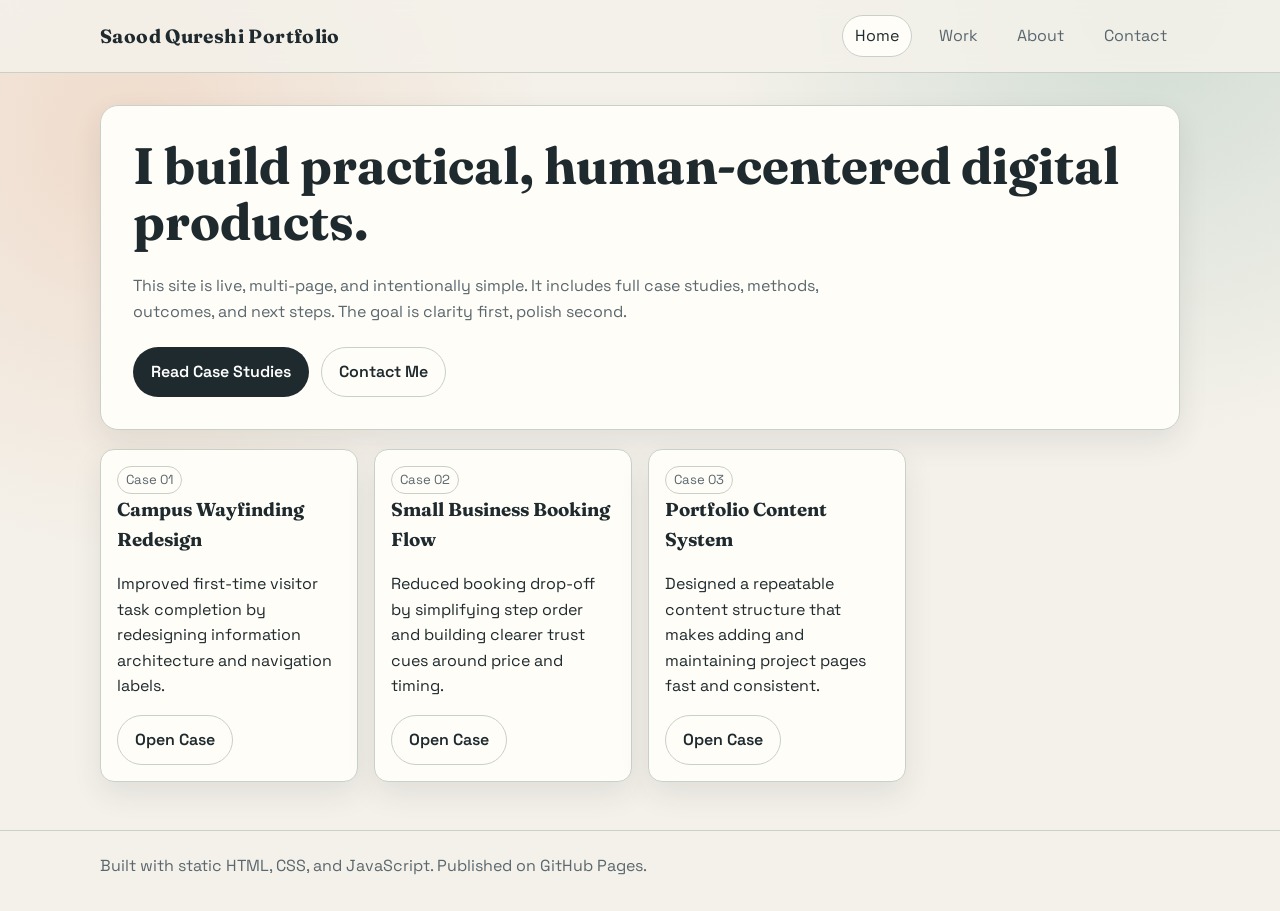
==== index.html @ 97b89c7a "Initial live portfolio" ====
<!doctype html>
<html lang="en">
<head>
  <meta charset="UTF-8" />
  <meta name="viewport" content="width=device-width, initial-scale=1.0" />
  <title>Portfolio | Home</title>
  <meta name="description" content="Portfolio home page with featured case studies and contact links." />
  <link rel="preconnect" href="https://fonts.googleapis.com" />
  <link rel="preconnect" href="https://fonts.gstatic.com" crossorigin />
  <link href="https://fonts.googleapis.com/css2?family=Fraunces:opsz,wght@9..144,600;9..144,700&family=Space+Grotesk:wght@400;500;600;700&display=swap" rel="stylesheet" />
  <link rel="stylesheet" href="assets/css/styles.css" />
</head>
<body>
  <header class="site-header">
    <div class="container site-header-inner">
      <a class="brand" href="index.html">Saood Qureshi Portfolio</a>
      <nav class="nav" aria-label="Primary">
        <a href="index.html">Home</a>
        <a href="work.html">Work</a>
        <a href="about.html">About</a>
        <a href="contact.html">Contact</a>
      </nav>
    </div>
  </header>

  <main class="container">
    <section class="hero fade-in">
      <h1>I build practical, human-centered digital products.</h1>
      <p>
        This site is live, multi-page, and intentionally simple. It includes full case studies, methods, outcomes,
        and next steps. The goal is clarity first, polish second.
      </p>
      <div class="row">
        <a class="btn primary" href="work.html">Read Case Studies</a>
        <a class="btn secondary" href="contact.html">Contact Me</a>
      </div>
    </section>

    <section class="grid cards" aria-label="Featured Cases">
      <article class="card fade-in">
        <span class="chip">Case 01</span>
        <h3>Campus Wayfinding Redesign</h3>
        <p>Improved first-time visitor task completion by redesigning information architecture and navigation labels.</p>
        <a class="btn secondary" href="cases/case-campus-wayfinding.html">Open Case</a>
      </article>

      <article class="card fade-in">
        <span class="chip">Case 02</span>
        <h3>Small Business Booking Flow</h3>
        <p>Reduced booking drop-off by simplifying step order and building clearer trust cues around price and timing.</p>
        <a class="btn secondary" href="cases/case-booking-flow.html">Open Case</a>
      </article>

      <article class="card fade-in">
        <span class="chip">Case 03</span>
        <h3>Portfolio Content System</h3>
        <p>Designed a repeatable content structure that makes adding and maintaining project pages fast and consistent.</p>
        <a class="btn secondary" href="cases/case-content-system.html">Open Case</a>
      </article>
    </section>
  </main>

  <footer class="site-footer">
    <div class="container">Built with static HTML, CSS, and JavaScript. Published on GitHub Pages.</div>
  </footer>
  <script src="assets/js/site.js"></script>
</body>
</html>
---- assets/css/styles.css ----
:root {
  --bg: #f4f1ea;
  --surface: #fffdf8;
  --ink: #1f2a2e;
  --muted: #5a676e;
  --line: #c9d0c8;
  --accent: #d86a2d;
  --accent-2: #2f7f6d;
  --radius: 14px;
  --shadow: 0 12px 30px rgba(31, 42, 46, 0.09);
  --max: 1080px;
}

* {
  box-sizing: border-box;
}

html,
body {
  margin: 0;
  padding: 0;
}

body {
  font-family: "Space Grotesk", "Segoe UI", sans-serif;
  color: var(--ink);
  background:
    radial-gradient(circle at 10% 15%, rgba(216, 106, 45, 0.16), transparent 30%),
    radial-gradient(circle at 90% 0%, rgba(47, 127, 109, 0.18), transparent 30%),
    var(--bg);
  line-height: 1.6;
}

a {
  color: inherit;
  text-decoration: none;
}

img {
  max-width: 100%;
  display: block;
}

.container {
  width: min(100% - 2rem, var(--max));
  margin-inline: auto;
}

.site-header {
  position: sticky;
  top: 0;
  z-index: 10;
  backdrop-filter: blur(8px);
  background: rgba(244, 241, 234, 0.86);
  border-bottom: 1px solid var(--line);
}

.site-header-inner {
  display: flex;
  align-items: center;
  justify-content: space-between;
  min-height: 72px;
  gap: 1rem;
}

.brand {
  font-family: "Fraunces", Georgia, serif;
  font-weight: 700;
  letter-spacing: 0.02em;
  font-size: 1.2rem;
}

.nav {
  display: flex;
  align-items: center;
  gap: 0.85rem;
  flex-wrap: wrap;
}

.nav a {
  padding: 0.45rem 0.75rem;
  border-radius: 999px;
  border: 1px solid transparent;
  color: var(--muted);
  transition: 170ms ease;
}

.nav a:hover,
.nav a[aria-current="page"] {
  border-color: var(--line);
  color: var(--ink);
  background: var(--surface);
}

main {
  padding: 2rem 0 3rem;
}

.hero {
  display: grid;
  gap: 1.4rem;
  padding: 2rem;
  background: var(--surface);
  border: 1px solid var(--line);
  border-radius: calc(var(--radius) + 4px);
  box-shadow: var(--shadow);
}

.hero h1,
.page-title {
  font-family: "Fraunces", Georgia, serif;
  line-height: 1.1;
  margin: 0;
}

.hero h1 {
  font-size: clamp(2.1rem, 4vw, 3.8rem);
}

.hero p {
  color: var(--muted);
  margin: 0;
  max-width: 70ch;
}

.row {
  display: flex;
  gap: 0.8rem;
  flex-wrap: wrap;
}

.btn {
  display: inline-block;
  border-radius: 999px;
  padding: 0.7rem 1.05rem;
  border: 1px solid transparent;
  font-weight: 600;
  transition: 160ms ease;
}

.btn.primary {
  background: var(--ink);
  color: #fff;
}

.btn.primary:hover {
  transform: translateY(-1px);
}

.btn.secondary {
  border-color: var(--line);
  background: var(--surface);
}

.grid {
  display: grid;
  gap: 1rem;
}

.cards {
  grid-template-columns: repeat(auto-fill, minmax(250px, 1fr));
  margin-top: 1.2rem;
}

.card {
  padding: 1rem;
  background: var(--surface);
  border: 1px solid var(--line);
  border-radius: var(--radius);
  box-shadow: var(--shadow);
}

.card h3 {
  margin: 0.1rem 0 0.45rem;
  font-family: "Fraunces", Georgia, serif;
}

.chip {
  display: inline-block;
  font-size: 0.82rem;
  border: 1px solid var(--line);
  border-radius: 999px;
  padding: 0.15rem 0.5rem;
  color: var(--muted);
}

.case-header {
  padding: 1.2rem;
  background: var(--surface);
  border: 1px solid var(--line);
  border-radius: var(--radius);
  margin-bottom: 1rem;
}

.case-section {
  margin: 1rem 0;
  padding: 1rem 1.1rem;
  border-left: 4px solid var(--accent-2);
  background: #f8f6f1;
  border-radius: 0 10px 10px 0;
}

.case-section h2 {
  margin-top: 0;
  font-family: "Fraunces", Georgia, serif;
}

.list-tight {
  margin: 0;
  padding-left: 1.2rem;
}

.site-footer {
  border-top: 1px solid var(--line);
  color: var(--muted);
  padding: 1.4rem 0 2rem;
}

.fade-in {
  opacity: 0;
  transform: translateY(12px);
  animation: rise 450ms ease forwards;
}

.fade-in:nth-child(2) {
  animation-delay: 90ms;
}

.fade-in:nth-child(3) {
  animation-delay: 180ms;
}

@keyframes rise {
  to {
    opacity: 1;
    transform: translateY(0);
  }
}

@media (max-width: 720px) {
  .hero {
    padding: 1.2rem;
  }

  .site-header-inner {
    align-items: flex-start;
    padding: 0.65rem 0;
    flex-direction: column;
  }

  .nav {
    width: 100%;
  }
}
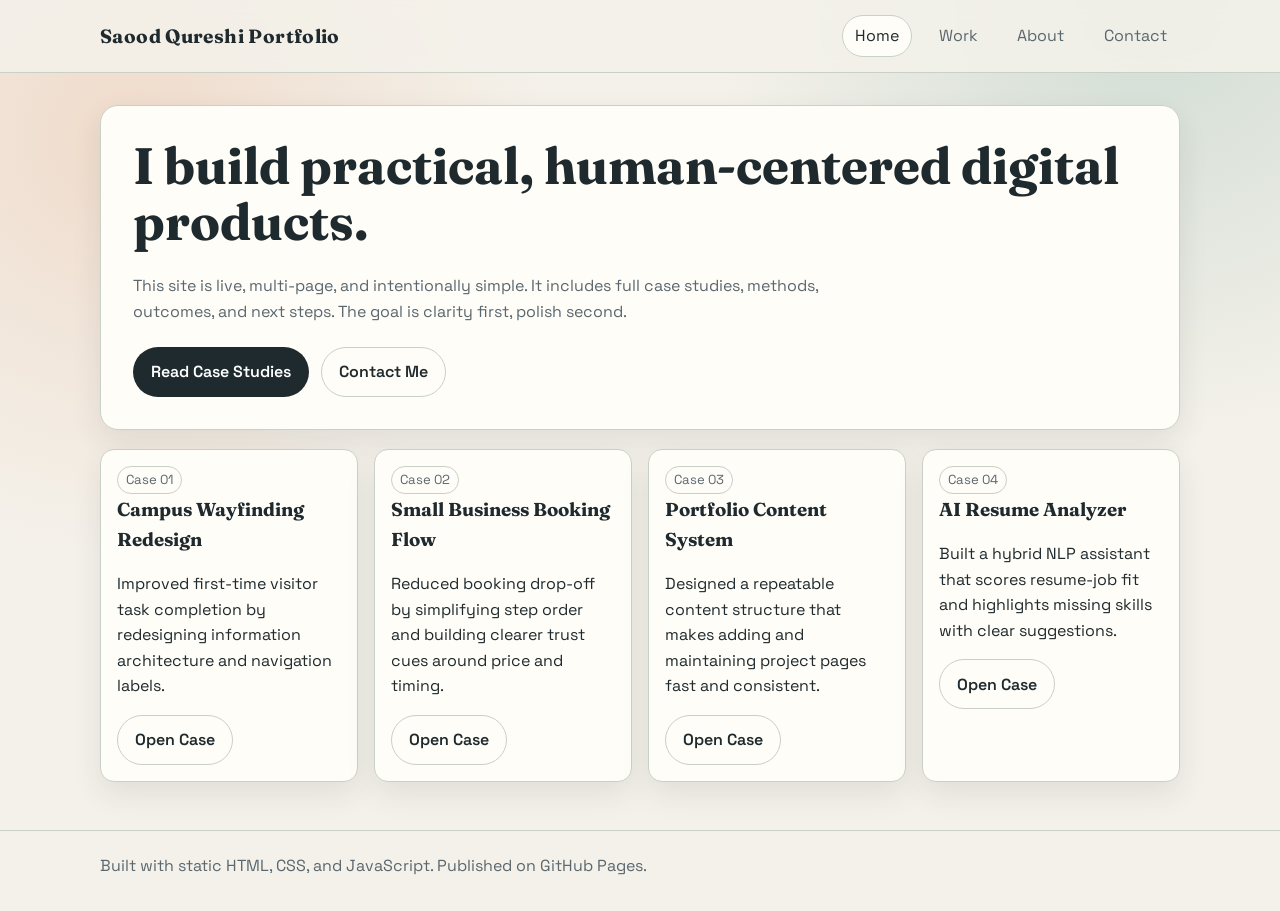
==== commit fd2f21cb: "Add AI Resume Checker case study to portfolio" ====
--- a/index.html
+++ b/index.html
@@ -57,6 +57,13 @@
         <p>Designed a repeatable content structure that makes adding and maintaining project pages fast and consistent.</p>
         <a class="btn secondary" href="cases/case-content-system.html">Open Case</a>
       </article>
+
+      <article class="card fade-in">
+        <span class="chip">Case 04</span>
+        <h3>AI Resume Analyzer</h3>
+        <p>Built a hybrid NLP assistant that scores resume-job fit and highlights missing skills with clear suggestions.</p>
+        <a class="btn secondary" href="cases/case-ai-resume-checker.html">Open Case</a>
+      </article>
     </section>
   </main>
 
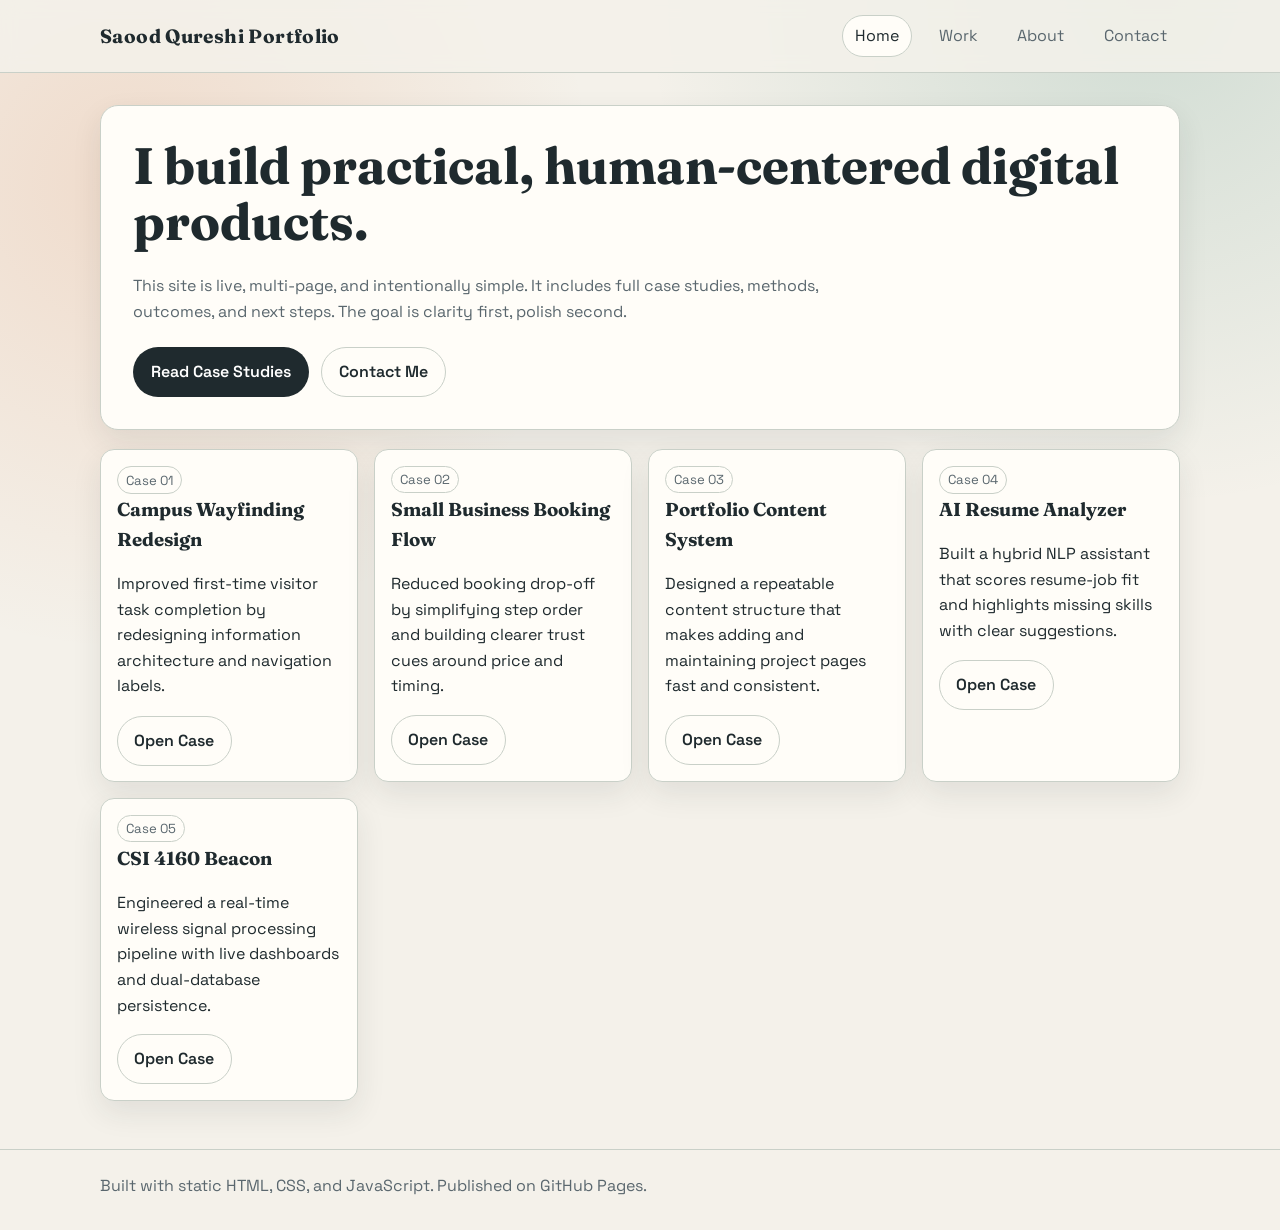
==== commit a76162d9: "Add CSI 4160 Beacon case study to portfolio" ====
--- a/index.html
+++ b/index.html
@@ -64,6 +64,13 @@
         <p>Built a hybrid NLP assistant that scores resume-job fit and highlights missing skills with clear suggestions.</p>
         <a class="btn secondary" href="cases/case-ai-resume-checker.html">Open Case</a>
       </article>
+
+      <article class="card fade-in">
+        <span class="chip">Case 05</span>
+        <h3>CSI 4160 Beacon</h3>
+        <p>Engineered a real-time wireless signal processing pipeline with live dashboards and dual-database persistence.</p>
+        <a class="btn secondary" href="cases/case-csi4160-beacon.html">Open Case</a>
+      </article>
     </section>
   </main>
 
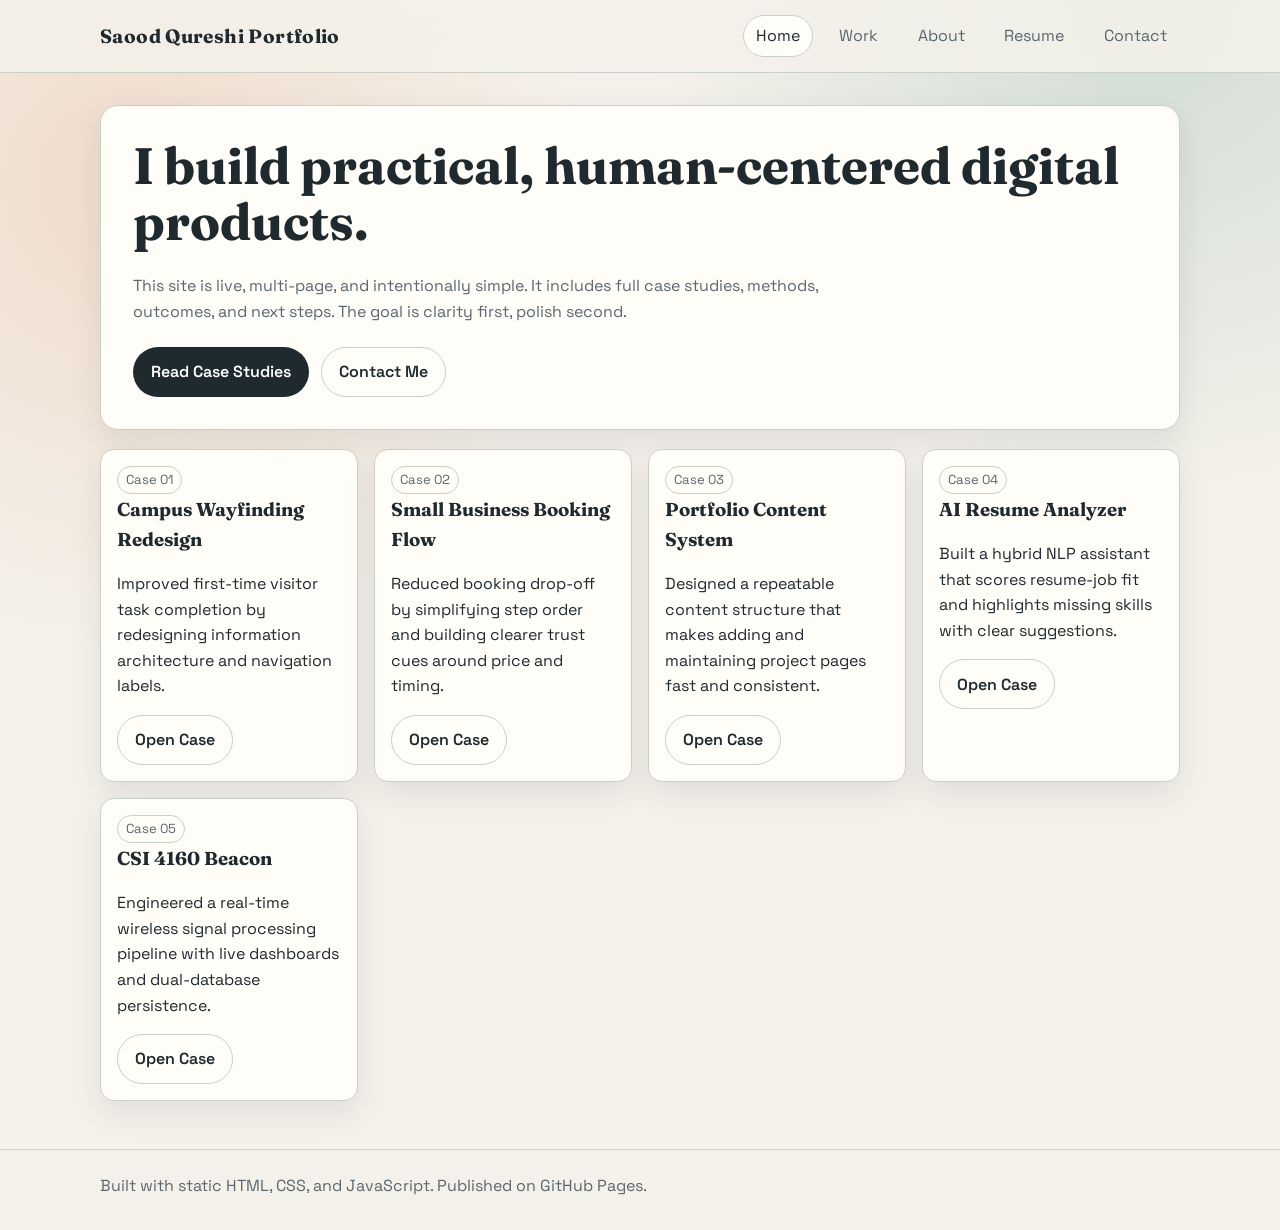
==== commit e14d42dc: "Add resume page and site navigation link" ====
--- a/index.html
+++ b/index.html
@@ -18,6 +18,7 @@
         <a href="index.html">Home</a>
         <a href="work.html">Work</a>
         <a href="about.html">About</a>
+        <a href="resume.html">Resume</a>
         <a href="contact.html">Contact</a>
       </nav>
     </div>
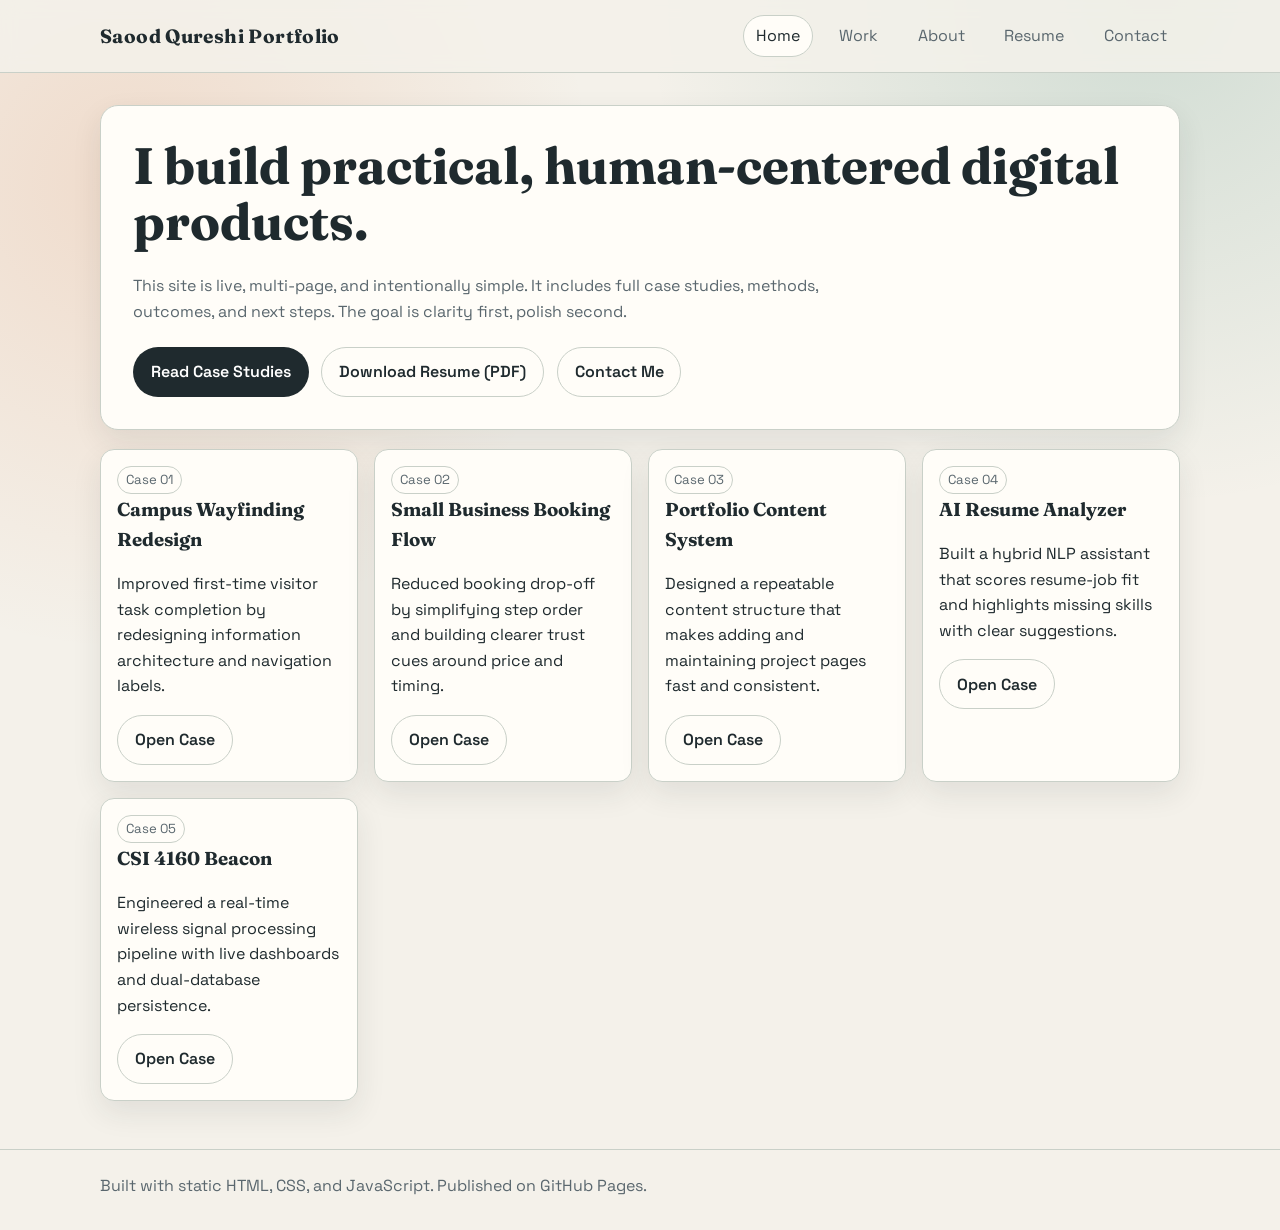
==== commit 2bbf115f: "Add one-click resume PDF download button" ====
--- a/index.html
+++ b/index.html
@@ -33,6 +33,7 @@
       </p>
       <div class="row">
         <a class="btn primary" href="work.html">Read Case Studies</a>
+        <a class="btn secondary" href="assets/resume/Saood_Ahmed_Qureshi_Resume.pdf" download>Download Resume (PDF)</a>
         <a class="btn secondary" href="contact.html">Contact Me</a>
       </div>
     </section>
